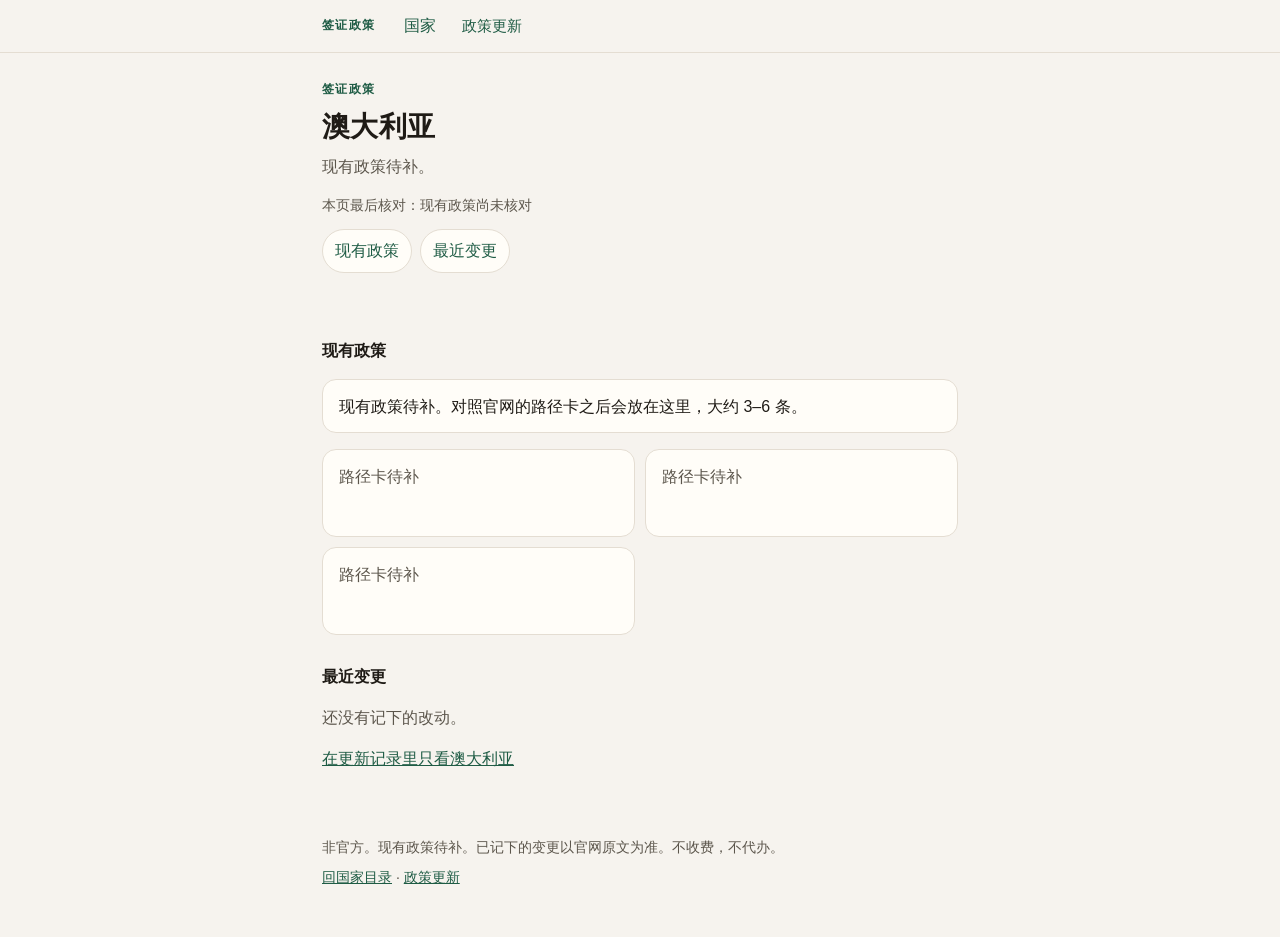
==== aodaliya.html @ 89a84ccd "Rebuild the site around countries, with US tools under /meiguo. Homepage is now a country directory " ====
<!DOCTYPE html>
<html lang="zh-CN">
<head>
  <meta charset="utf-8">
  <meta name="viewport" content="width=device-width, initial-scale=1">
  <title>澳大利亚签证政策｜现有政策与官方变更</title>
  <meta name="description" content="澳大利亚现有签证政策待补。可先看已记下的官方变更。不收费，不代办。">
  <meta name="robots" content="index,follow">
  <link rel="canonical" href="https://h2-chaxun.pages.dev/aodaliya">
  <meta name="theme-color" content="#f6f3ee">
  <meta property="og:type" content="website">
  <meta property="og:locale" content="zh_CN">
  <meta property="og:site_name" content="签证政策">
  <meta property="og:title" content="澳大利亚签证政策｜现有政策与官方变更">
  <meta property="og:description" content="澳大利亚现有签证政策待补。可先看已记下的官方变更。">
  <meta property="og:url" content="https://h2-chaxun.pages.dev/aodaliya">
  <style>
    :root {
      --bg: #f6f3ee;
      --card: #fffdf8;
      --ink: #1f1b16;
      --muted: #5c564c;
      --line: #e4ddd2;
      --a: #1f5c45;
      --a2: #163d2e;
      --warn: #8a3b12;
      --warnbg: #f8e8d8;
      --chip: #fffdf8;
    }
    * { box-sizing: border-box; }
    html { -webkit-text-size-adjust: 100%; scroll-padding-top: 12px; }
    body {
      margin: 0;
      font: 16px/1.6 "Source Han Sans SC", "Noto Sans SC", "PingFang SC", "Hiragino Sans GB", "Microsoft YaHei", sans-serif;
      color: var(--ink);
      background: var(--bg);
    }
    a { color: var(--a); }
    .wrap { max-width: 42rem; margin: 0 auto; padding: 0 18px; }
    .topnav { border-bottom: 1px solid var(--line); background: var(--bg); }
    .topnav-inner {
      max-width: 42rem; margin: 0 auto; padding: 4px 18px;
      display: flex; flex-wrap: wrap; align-items: center; gap: 4px 18px;
    }
    .nav-brand {
      color: var(--a); font-weight: 600; letter-spacing: .12em; font-size: .78rem;
      text-decoration: none; min-height: 44px; display: inline-flex; align-items: center;
    }
    .nav-links { display: flex; flex-wrap: wrap; align-items: center; gap: 4px 6px; }
    .nav-links a, .nav-links .here, .nav-drop > summary {
      min-height: 44px; display: inline-flex; align-items: center; padding: 0 10px;
      border-radius: 8px; text-decoration: none; color: var(--a); font-size: .95rem;
    }
    .nav-links .here { color: var(--muted); font-weight: 600; }
    .nav-drop { position: relative; }
    .nav-drop > summary {
      list-style: none; cursor: pointer; font: inherit;
    }
    .nav-drop > summary::-webkit-details-marker { display: none; }
    .nav-drop[open] > summary { background: #eef6f2; }
    .nav-drop-list {
      position: absolute; left: 0; top: 100%; z-index: 5;
      min-width: 10rem; padding: 6px; margin: 0;
      background: var(--card); border: 1px solid var(--line); border-radius: 12px;
      box-shadow: 0 8px 24px rgba(31, 27, 22, .08);
    }
    .nav-drop-list a, .nav-drop-list .here {
      display: flex; min-height: 44px; align-items: center; padding: 0 12px;
      border-radius: 8px; text-decoration: none; color: var(--a);
    }
    .nav-drop-list .here { color: var(--muted); font-weight: 600; }
    header { padding: 22px 0 8px; }
    .brand {
      display: inline-block; font-size: .78rem; letter-spacing: .12em;
      color: var(--a); font-weight: 600; margin: 0 0 10px;
    }
    h1 { font-size: 1.72rem; line-height: 1.25; margin: 0 0 10px; letter-spacing: .01em; }
    .sub { color: var(--muted); margin: 0 0 14px; }
    .banner {
      margin: 0 0 8px; padding: 12px 14px; background: var(--warnbg);
      color: var(--warn); border-radius: 10px; font-size: .95rem;
    }
    .crumbs { color: var(--muted); font-size: .9rem; margin: 0 0 12px; }
    .crumbs a { text-decoration: none; }
    .checked { color: var(--muted); font-size: .9rem; margin: 0 0 12px; }
    .page-jump { display: flex; flex-wrap: wrap; gap: 8px; margin: 0 0 16px; }
    .page-jump a {
      min-height: 44px; display: inline-flex; align-items: center; padding: 0 12px;
      border: 1px solid var(--line); border-radius: 999px; background: var(--card);
      text-decoration: none;
    }
    .tools { display: flex; flex-wrap: wrap; gap: 8px; margin: 0 0 8px; }
    .btn-go, .go {
      display: inline-flex; align-items: center; justify-content: center;
      min-height: 44px; padding: 8px 14px; border-radius: 12px;
      font-weight: 600; text-decoration: none;
    }
    .btn-go {
      background: var(--a); border: 1px solid var(--a); color: #fff;
    }
    .btn-go.ghost {
      background: var(--card); border-color: var(--line); color: var(--a);
    }
    main { padding: 12px 0 48px; }
    .chips { display: flex; flex-wrap: wrap; gap: 8px; }
    .chip {
      font: inherit; min-height: 44px; border-radius: 999px;
      border: 1px solid var(--line); background: var(--chip); color: var(--ink);
      padding: 8px 14px; cursor: pointer;
      -webkit-tap-highlight-color: rgba(31, 92, 69, .12);
    }
    .chip.on { background: var(--a); border-color: var(--a); color: #fff; }
    .chip:active { transform: scale(.98); }
    .grid { display: grid; gap: 10px; }
    @media (min-width: 560px) { .grid { grid-template-columns: 1fr 1fr; } }
    .vcard, .ccard, .visa, .note, .item, .slot {
      background: var(--card); border: 1px solid var(--line);
      border-radius: 14px; padding: 14px 16px 12px;
    }
    .ccard h2, .vcard h2, .visa h2 { margin: 0 0 6px; font-size: 1.08rem; line-height: 1.35; }
    .one { margin: 0 0 10px; color: var(--muted); font-size: .95rem; }
    .tag {
      display: inline-block; font-size: .72rem; font-weight: 600;
      padding: 3px 8px; border-radius: 999px; border: 1px solid var(--line);
      color: var(--muted); line-height: 1.4; margin: 0 6px 10px 0;
    }
    .tag.ok { color: var(--a); border-color: #b7d2c6; background: #eef6f2; }
    .tag.no { color: var(--warn); border-color: #e4c4ae; background: var(--warnbg); }
    .code {
      display: inline-block; font-size: .72rem; font-weight: 700; letter-spacing: .04em;
      padding: 2px 8px; border-radius: 999px; background: var(--a); color: #fff;
      vertical-align: middle; margin-right: 6px;
    }
    .code.dim { background: var(--muted); }
    .block { margin: 28px 0 0; }
    .block[hidden], .vcard[hidden] { display: none; }
    .q { margin: 22px 0 0; }
    .q h2, .block h2 { font-size: 1.02rem; margin: 0 0 8px; }
    .changelist { list-style: none; padding: 0; margin: 0; }
    .changelist li {
      background: var(--card); border: 1px solid var(--line); border-radius: 12px;
      padding: 12px 14px; margin: 0 0 8px;
    }
    .changelist .meta { color: var(--muted); font-size: .88rem; }
    .soon, .change-bar {
      margin: 0 0 10px; padding: 8px 10px; background: var(--warnbg);
      color: var(--warn); border-radius: 10px; font-size: .9rem;
    }
    .soon a, .change-bar a { color: var(--warn); font-weight: 600; }
    .day { margin: 0 0 22px; }
    .day h2 { font-size: 1.02rem; margin: 0 0 10px; }
    .item { border-radius: 12px; margin: 0 0 10px; }
    .item h3 { font-size: 1rem; margin: 0 0 6px; }
    .meta { color: var(--muted); font-size: .88rem; margin: 0 0 8px; }
    .item p { margin: 0 0 8px; }
    .item p:last-child { margin-bottom: 0; }
    .affect { font-size: .9rem; }
    .empty { color: var(--muted); }
    .slot { min-height: 5.5rem; color: var(--muted); }
    details.fold {
      background: var(--card); border: 1px solid var(--line);
      border-radius: 12px; padding: 0 14px; margin: 16px 0 0;
    }
    details.fold > summary {
      min-height: 48px; display: flex; align-items: center;
      cursor: pointer; font-weight: 600; list-style: none;
    }
    details.fold > summary::-webkit-details-marker { display: none; }
    details.fold .grid { margin: 0 0 14px; }
    footer { padding: 0 0 40px; color: var(--muted); font-size: .88rem; }
    footer p { margin: 0 0 8px; }
    footer a { word-break: break-all; }

  </style>
</head>
<body>
  <nav class="topnav" aria-label="站点导航">
    <div class="topnav-inner">
      <a class="nav-brand" href="/">签证政策</a>
      <div class="nav-links">
        <details class="nav-drop">
          <summary>国家</summary>
          <div class="nav-drop-list">
            <a href="/#guojia">国家目录</a>
            <a href="/meiguo">美国</a>
            <a href="/jianada">加拿大</a>
            <a href="/yingguo">英国</a>
            <span class="here">澳大利亚</span>
          </div>
        </details>
        <a href="/gengxin">政策更新</a>
      </div>
    </div>
  </nav>
  <div class="wrap">
    <header>
      <p class="brand">签证政策</p>
      <h1>澳大利亚</h1>
      <p class="sub">现有政策待补。</p>
      <p class="checked">本页最后核对：现有政策尚未核对</p>
      <nav class="page-jump" aria-label="本页两块">
        <a href="#xianyou">现有政策</a>
        <a href="#biangeng">最近变更</a>
      </nav>
    </header>
    <main>
      <section class="block" id="xianyou">
        <h2>现有政策</h2>
        <p class="note">现有政策待补。对照官网的路径卡之后会放在这里，大约 3–6 条。</p>
        <div class="grid" aria-hidden="true">
          <div class="slot">路径卡待补</div>
          <div class="slot">路径卡待补</div>
          <div class="slot">路径卡待补</div>
        </div>
      </section>
      <section class="block" id="biangeng">
        <h2>最近变更</h2>
        <p class="empty">还没有记下的改动。</p>
        <p><a href="/gengxin?country=au">在更新记录里只看澳大利亚</a></p>
      </section>
    </main>
    <footer>
      <p>非官方。现有政策待补。已记下的变更以官网原文为准。不收费，不代办。</p>
      <p><a href="/">回国家目录</a> · <a href="/gengxin">政策更新</a></p>
    </footer>
  </div>
</body>
</html>
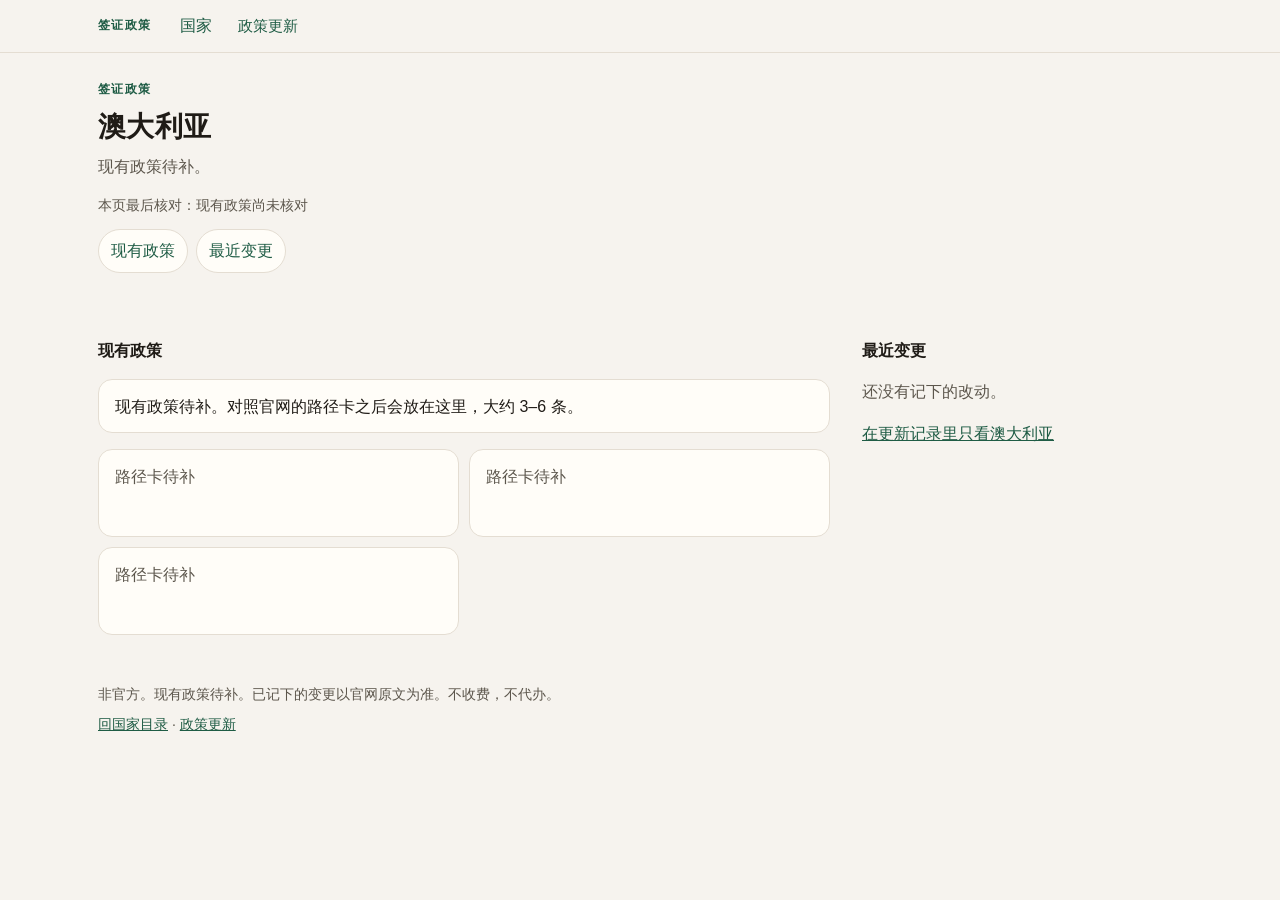
==== commit 2e68a988: "Widen desktop layout while keeping the phone column. Raise wrap and nav to 70rem from 900px up, put " ====
--- a/aodaliya.html
+++ b/aodaliya.html
@@ -170,8 +170,86 @@
     footer { padding: 0 0 40px; color: var(--muted); font-size: .88rem; }
     footer p { margin: 0 0 8px; }
     footer a { word-break: break-all; }
+    @media (min-width: 900px) {
+      .wrap, .topnav-inner { max-width: 70rem; }
+    }
+/* Desktop width only. Phone keeps the existing 42rem single column. */
+@media (min-width: 900px) {
+  .wrap,
+  .topnav-inner {
+    max-width: 70rem;
+  }
+
+  /* Do not stretch a lone paragraph across ~1100px. */
+  header .sub,
+  header .banner,
+  header .checked,
+  .faq {
+    max-width: 48rem;
+  }
+
+  /* Homepage recent-change cards: two wide, less empty than one skinny list. */
+  .changelist {
+    display: grid;
+    grid-template-columns: 1fr 1fr;
+    gap: 8px 10px;
+  }
+  .changelist li {
+    margin: 0;
+  }
+
+  /* Country pages: policy + changes side by side. */
+  .country-split {
+    display: grid;
+    grid-template-columns: minmax(0, 1fr) 20rem;
+    gap: 0 32px;
+    align-items: start;
+  }
+  .country-split .changelist {
+    display: block;
+  }
+  .country-split .changelist li {
+    margin: 0 0 8px;
+  }
+
+  /* /gengxin: change cards in two columns; country chips stay a wrap row. */
+  .day {
+    display: grid;
+    grid-template-columns: 1fr 1fr;
+    gap: 10px;
+  }
+  .day > h2 {
+    grid-column: 1 / -1;
+  }
+
+  /* /qianzheng: TOC uses the wider wrap; long visa prose stays a readable measure. */
+  .visa,
+  main > .note {
+    max-width: 46rem;
+  }
+
+  /* /h2: map beside a wider results list. */
+  .h2-desk {
+    display: grid;
+    grid-template-columns: minmax(20rem, 28rem) minmax(0, 1fr);
+    gap: 16px 24px;
+    align-items: start;
+  }
+  .h2-desk .mapbox {
+    margin-top: 0;
+    position: sticky;
+    top: 12px;
+  }
+  .h2-desk .map-wrap {
+    height: 320px;
+  }
+  .h2-desk .results {
+    margin-top: 0;
+  }
+}
 
   </style>
+  <link rel="stylesheet" href="/layout.css">
 </head>
 <body>
   <nav class="topnav" aria-label="站点导航">
@@ -204,6 +282,7 @@
       </nav>
     </header>
     <main>
+      <div class="country-split">
       <section class="block" id="xianyou">
         <h2>现有政策</h2>
         <p class="note">现有政策待补。对照官网的路径卡之后会放在这里，大约 3–6 条。</p>
@@ -218,6 +297,7 @@
         <p class="empty">还没有记下的改动。</p>
         <p><a href="/gengxin?country=au">在更新记录里只看澳大利亚</a></p>
       </section>
+      </div>
     </main>
     <footer>
       <p>非官方。现有政策待补。已记下的变更以官网原文为准。不收费，不代办。</p>
--- a/layout.css
+++ b/layout.css
@@ -0,0 +1,74 @@
+/* Desktop width only. Phone keeps the existing 42rem single column. */
+@media (min-width: 900px) {
+  .wrap,
+  .topnav-inner {
+    max-width: 70rem;
+  }
+
+  /* Do not stretch a lone paragraph across ~1100px. */
+  header .sub,
+  header .banner,
+  header .checked,
+  .faq {
+    max-width: 48rem;
+  }
+
+  /* Homepage recent-change cards: two wide, less empty than one skinny list. */
+  .changelist {
+    display: grid;
+    grid-template-columns: 1fr 1fr;
+    gap: 8px 10px;
+  }
+  .changelist li {
+    margin: 0;
+  }
+
+  /* Country pages: policy + changes side by side. */
+  .country-split {
+    display: grid;
+    grid-template-columns: minmax(0, 1fr) 20rem;
+    gap: 0 32px;
+    align-items: start;
+  }
+  .country-split .changelist {
+    display: block;
+  }
+  .country-split .changelist li {
+    margin: 0 0 8px;
+  }
+
+  /* /gengxin: change cards in two columns; country chips stay a wrap row. */
+  .day {
+    display: grid;
+    grid-template-columns: 1fr 1fr;
+    gap: 10px;
+  }
+  .day > h2 {
+    grid-column: 1 / -1;
+  }
+
+  /* /qianzheng: TOC uses the wider wrap; long visa prose stays a readable measure. */
+  .visa,
+  main > .note {
+    max-width: 46rem;
+  }
+
+  /* /h2: map beside a wider results list. */
+  .h2-desk {
+    display: grid;
+    grid-template-columns: minmax(20rem, 28rem) minmax(0, 1fr);
+    gap: 16px 24px;
+    align-items: start;
+  }
+  .h2-desk .mapbox {
+    margin-top: 0;
+    position: sticky;
+    top: 12px;
+  }
+  .h2-desk .map-wrap {
+    height: 320px;
+  }
+  .h2-desk .results {
+    margin-top: 0;
+  }
+}
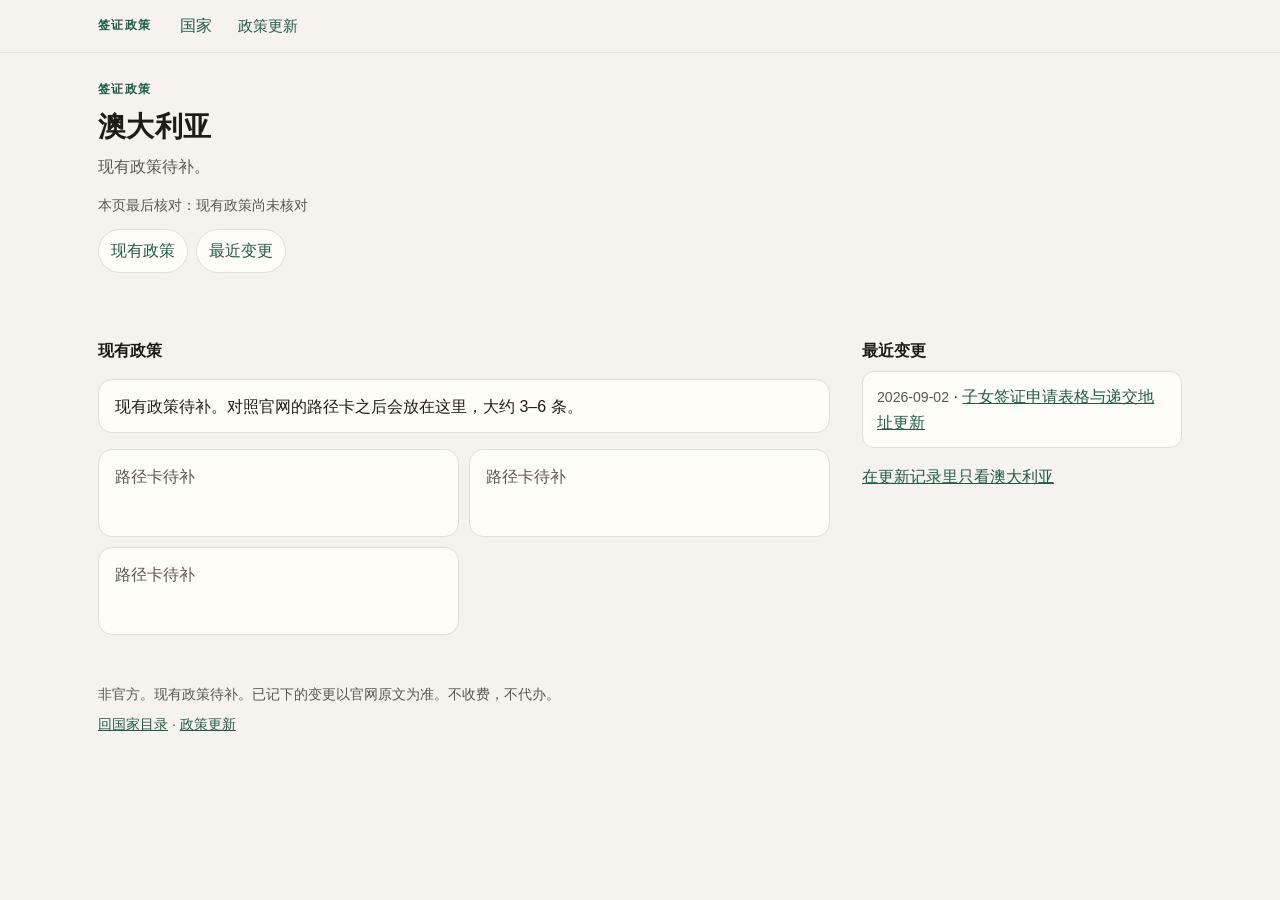
==== commit f1184fad: "Log Australia LIN 26/081 child visa application arrangements instrument." ====
--- a/aodaliya.html
+++ b/aodaliya.html
@@ -294,7 +294,9 @@
       </section>
       <section class="block" id="biangeng">
         <h2>最近变更</h2>
-        <p class="empty">还没有记下的改动。</p>
+        <ul class="changelist">
+        <li><span class="meta">2026-09-02</span> · <a href="/gengxin#c-0e88cf59b8">子女签证申请表格与递交地址更新</a></li>
+      </ul>
         <p><a href="/gengxin?country=au">在更新记录里只看澳大利亚</a></p>
       </section>
       </div>
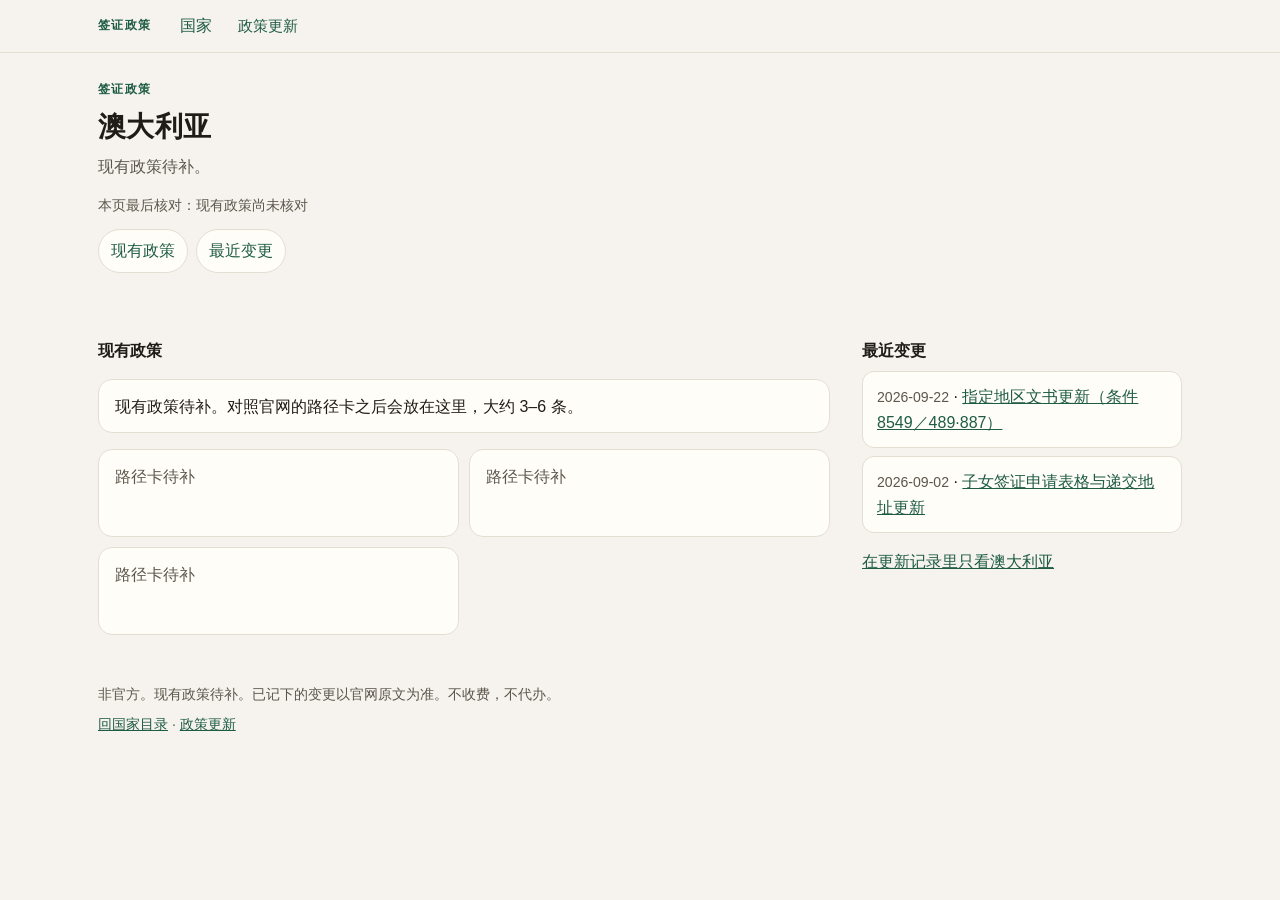
==== commit 9501e463: "记录澳大利亚指定地区文书 LIN 26/004（F2026L01255）" ====
--- a/aodaliya.html
+++ b/aodaliya.html
@@ -295,6 +295,7 @@
       <section class="block" id="biangeng">
         <h2>最近变更</h2>
         <ul class="changelist">
+        <li><span class="meta">2026-09-22</span> · <a href="/gengxin#c-e1583fb2c2">指定地区文书更新（条件8549／489·887）</a></li>
         <li><span class="meta">2026-09-02</span> · <a href="/gengxin#c-0e88cf59b8">子女签证申请表格与递交地址更新</a></li>
       </ul>
         <p><a href="/gengxin?country=au">在更新记录里只看澳大利亚</a></p>
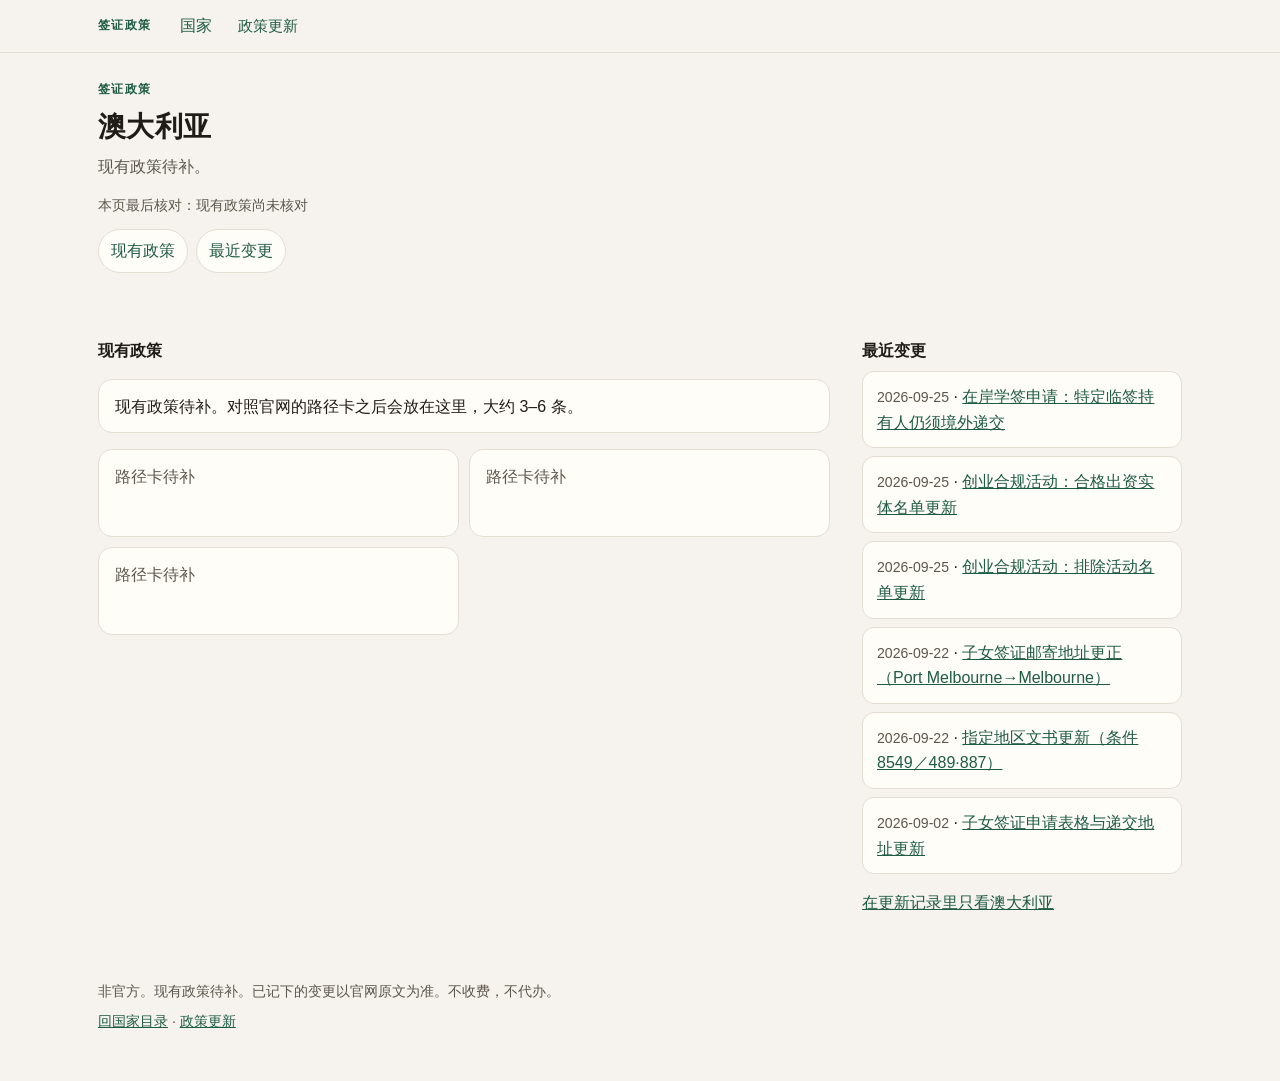
==== commit 04656853: "政策更新：记入澳在岸学签限制与创业合规活动两份文书（2026-09-28） 登记 F2026L01282（LIN 26/068，在岸学签排除临签名单）及 F2026L01258/F2026L01259" ====
--- a/aodaliya.html
+++ b/aodaliya.html
@@ -295,6 +295,10 @@
       <section class="block" id="biangeng">
         <h2>最近变更</h2>
         <ul class="changelist">
+        <li><span class="meta">2026-09-25</span> · <a href="/gengxin#c-0da66d1155">在岸学签申请：特定临签持有人仍须境外递交</a></li>
+        <li><span class="meta">2026-09-25</span> · <a href="/gengxin#c-94c4e27a5c">创业合规活动：合格出资实体名单更新</a></li>
+        <li><span class="meta">2026-09-25</span> · <a href="/gengxin#c-02a732a7b5">创业合规活动：排除活动名单更新</a></li>
+        <li><span class="meta">2026-09-22</span> · <a href="/gengxin#c-da65cdf104">子女签证邮寄地址更正（Port Melbourne→Melbourne）</a></li>
         <li><span class="meta">2026-09-22</span> · <a href="/gengxin#c-e1583fb2c2">指定地区文书更新（条件8549／489·887）</a></li>
         <li><span class="meta">2026-09-02</span> · <a href="/gengxin#c-0e88cf59b8">子女签证申请表格与递交地址更新</a></li>
       </ul>
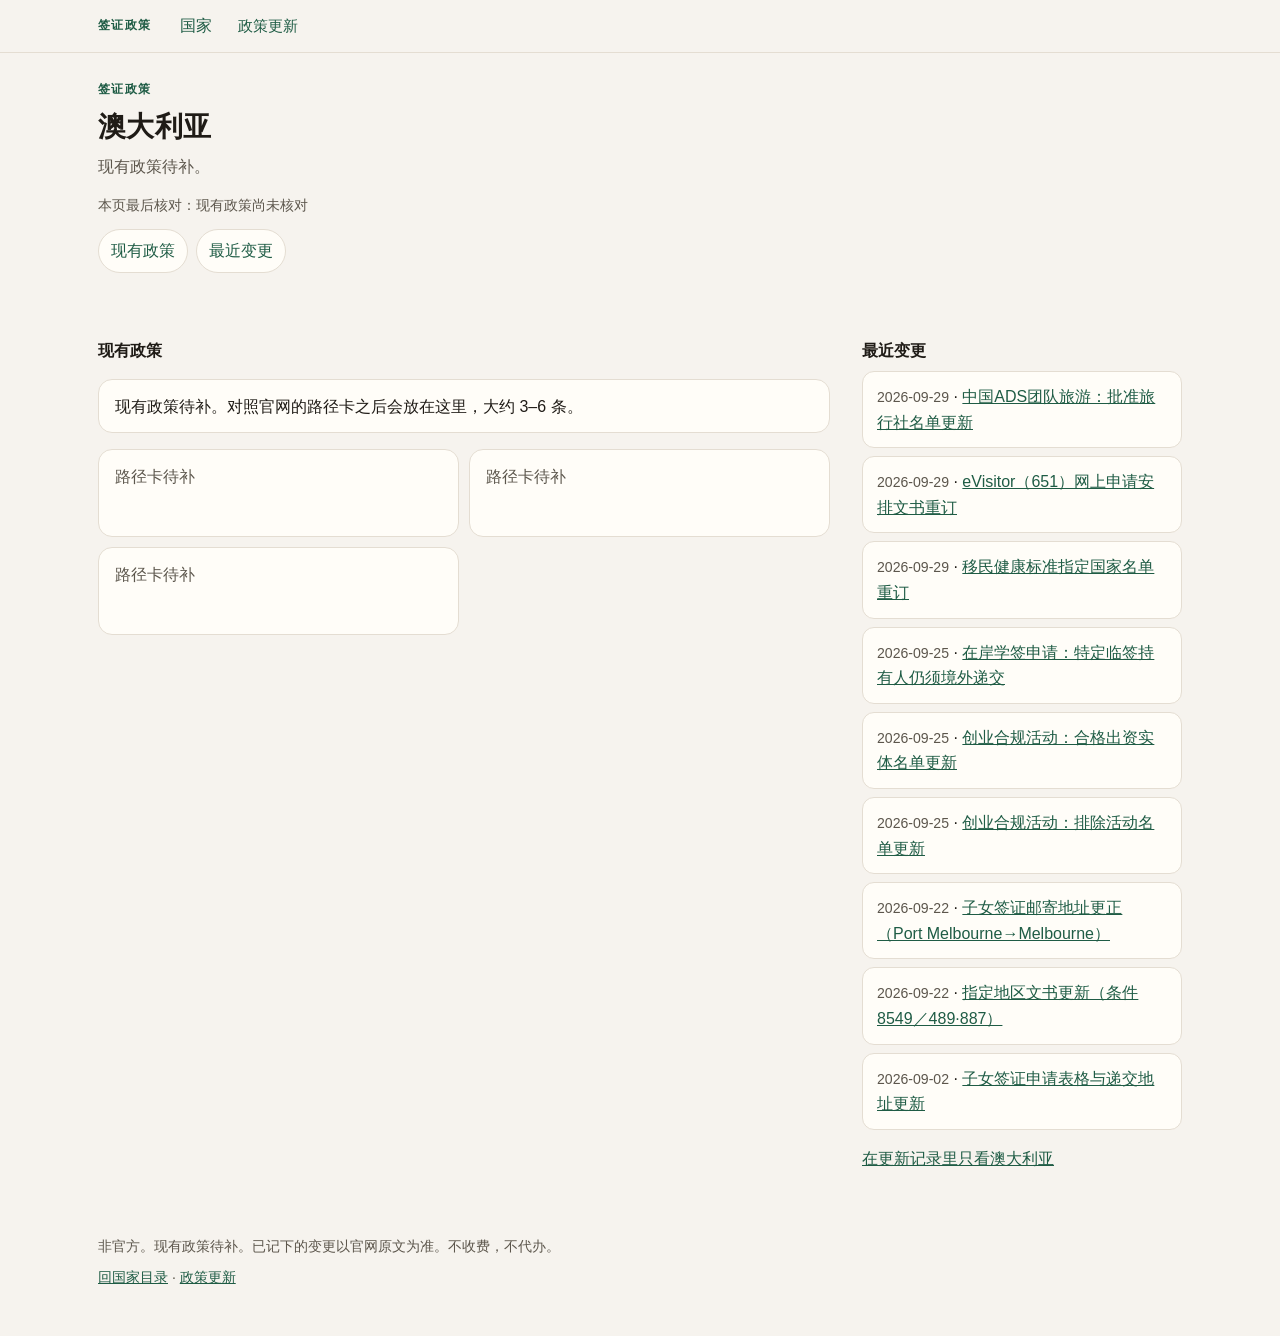
==== commit 9193de33: "政策更新：记入美FY2027部分移民费通胀调整与澳ADS旅行社名单等三份文书（2026-10-01） 扫描核对 CA/US/UK/AU 官方源：USCIS 2026-09-30 警示部分 H.R.1 " ====
--- a/aodaliya.html
+++ b/aodaliya.html
@@ -295,6 +295,9 @@
       <section class="block" id="biangeng">
         <h2>最近变更</h2>
         <ul class="changelist">
+        <li><span class="meta">2026-09-29</span> · <a href="/gengxin#c-76c2cfb300">中国ADS团队旅游：批准旅行社名单更新</a></li>
+        <li><span class="meta">2026-09-29</span> · <a href="/gengxin#c-1143094832">eVisitor（651）网上申请安排文书重订</a></li>
+        <li><span class="meta">2026-09-29</span> · <a href="/gengxin#c-9907e184f6">移民健康标准指定国家名单重订</a></li>
         <li><span class="meta">2026-09-25</span> · <a href="/gengxin#c-0da66d1155">在岸学签申请：特定临签持有人仍须境外递交</a></li>
         <li><span class="meta">2026-09-25</span> · <a href="/gengxin#c-94c4e27a5c">创业合规活动：合格出资实体名单更新</a></li>
         <li><span class="meta">2026-09-25</span> · <a href="/gengxin#c-02a732a7b5">创业合规活动：排除活动名单更新</a></li>
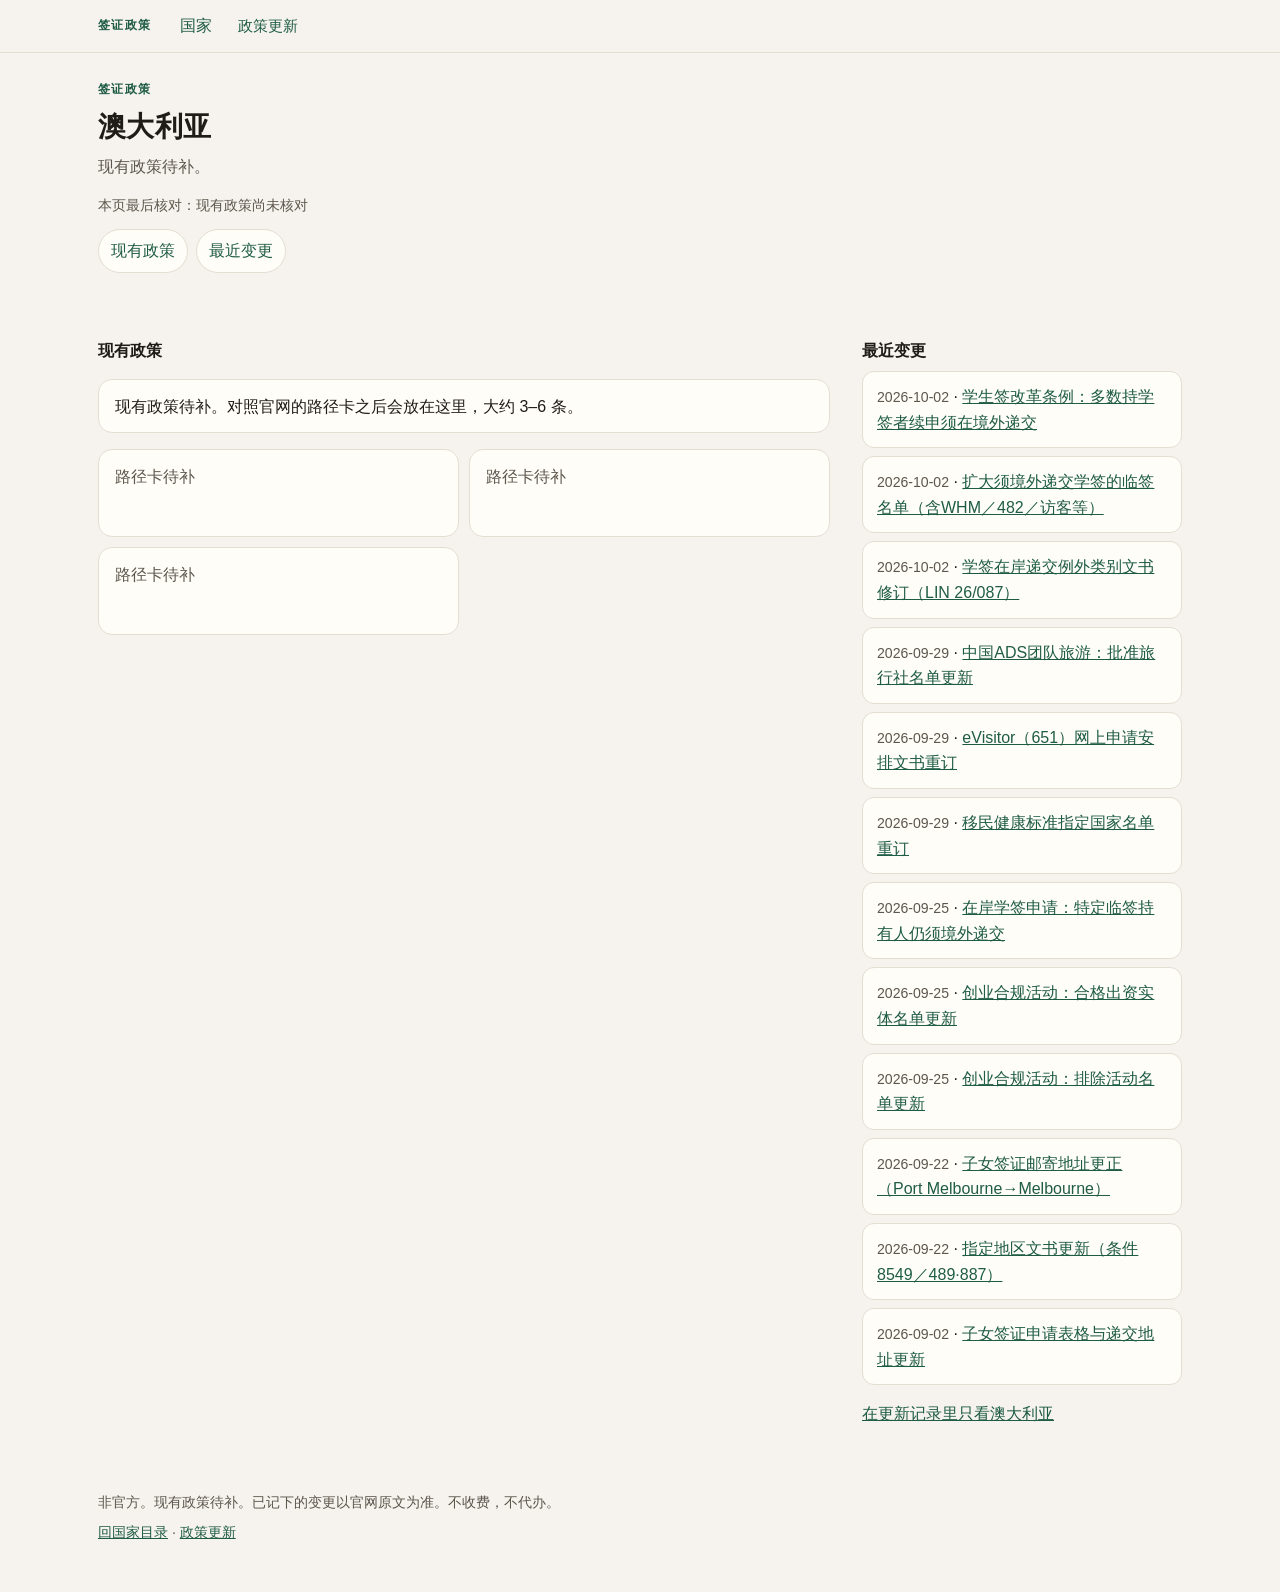
==== commit c3739b75: "政策更新：记入澳学生签改革条例与境外递交名单／例外文书（2026-10-02）" ====
--- a/aodaliya.html
+++ b/aodaliya.html
@@ -295,6 +295,9 @@
       <section class="block" id="biangeng">
         <h2>最近变更</h2>
         <ul class="changelist">
+        <li><span class="meta">2026-10-02</span> · <a href="/gengxin#c-c81e18272b">学生签改革条例：多数持学签者续申须在境外递交</a></li>
+        <li><span class="meta">2026-10-02</span> · <a href="/gengxin#c-fbb2c2a072">扩大须境外递交学签的临签名单（含WHM／482／访客等）</a></li>
+        <li><span class="meta">2026-10-02</span> · <a href="/gengxin#c-678ded6d31">学签在岸递交例外类别文书修订（LIN 26/087）</a></li>
         <li><span class="meta">2026-09-29</span> · <a href="/gengxin#c-76c2cfb300">中国ADS团队旅游：批准旅行社名单更新</a></li>
         <li><span class="meta">2026-09-29</span> · <a href="/gengxin#c-1143094832">eVisitor（651）网上申请安排文书重订</a></li>
         <li><span class="meta">2026-09-29</span> · <a href="/gengxin#c-9907e184f6">移民健康标准指定国家名单重订</a></li>
